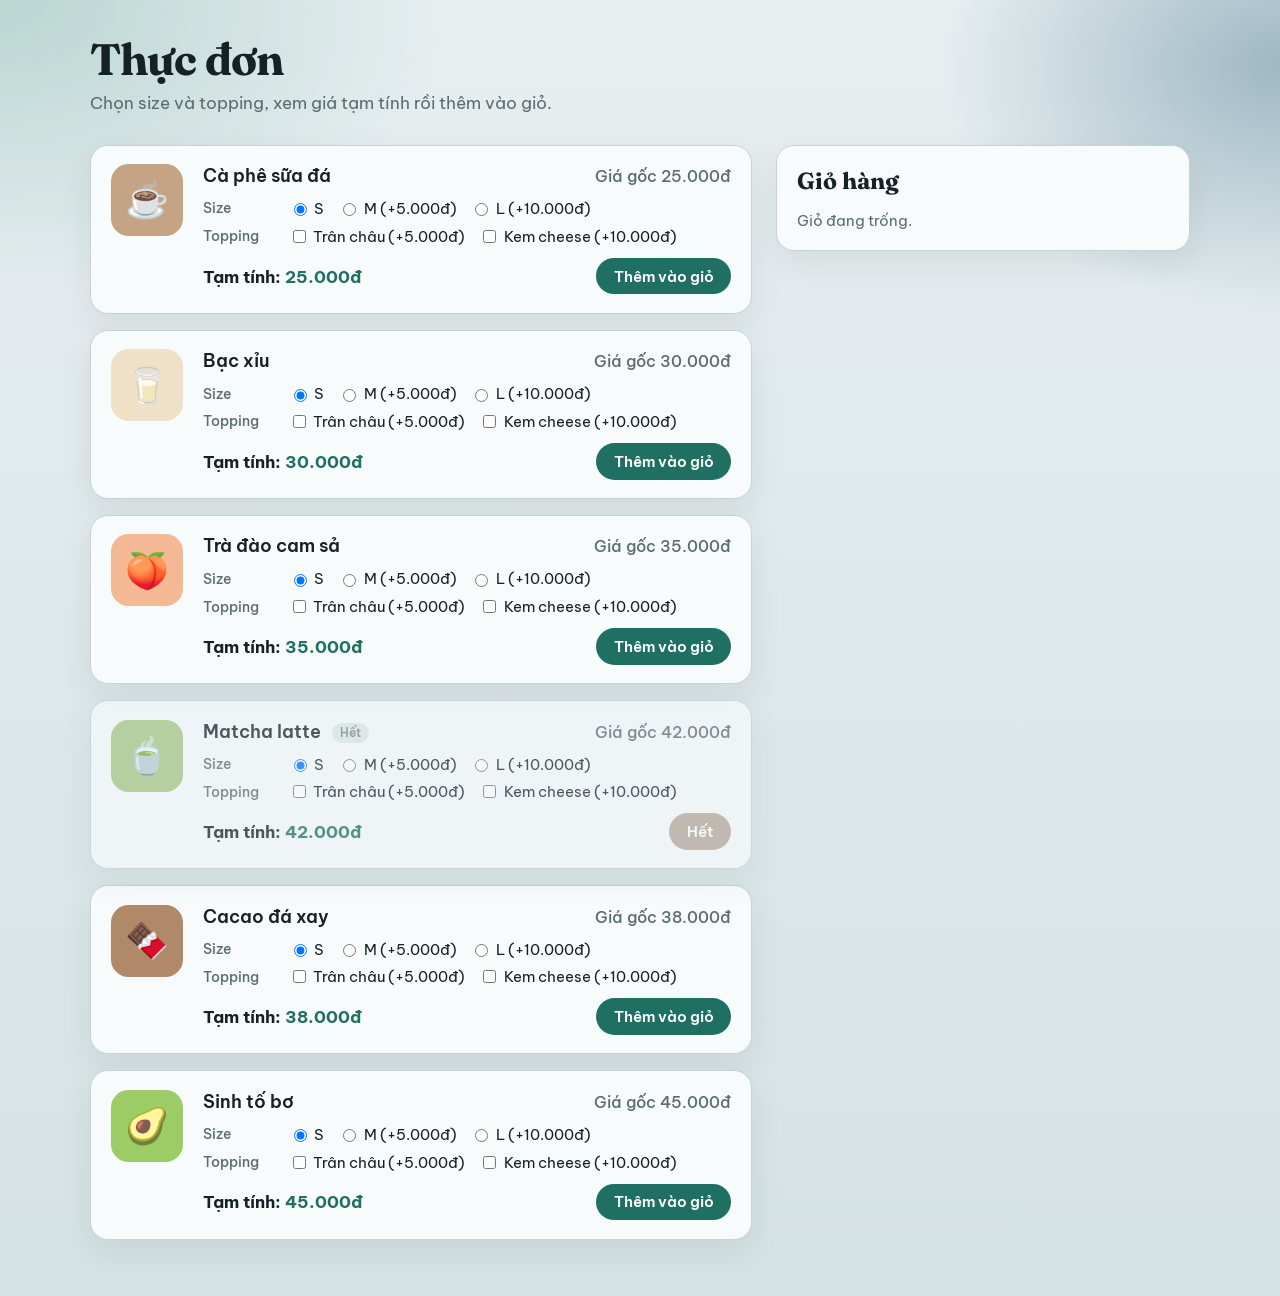
==== index.html @ c99f4fe7 "Add menu page with live pricing and a persistent cart. Co-authored-by: Cursor <cursoragent@cursor.co" ====
<!DOCTYPE html>
<html lang="vi">
<head>
  <meta charset="UTF-8" />
  <meta name="viewport" content="width=device-width, initial-scale=1" />
  <title>Thực đơn — Quán cà phê</title>
  <link rel="preconnect" href="https://fonts.googleapis.com" />
  <link rel="preconnect" href="https://fonts.gstatic.com" crossorigin />
  <link href="https://fonts.googleapis.com/css2?family=Be+Vietnam+Pro:wght@400;500;600;700&family=Fraunces:opsz,wght@9..144,600;9..144,700&display=swap" rel="stylesheet" />
  <style>
    :root {
      --bg: #e7eef0;
      --bg-deep: #d5e2e4;
      --ink: #152126;
      --muted: #5a6b71;
      --line: #c5d3d7;
      --panel: #f7fbfc;
      --accent: #1f6f63;
      --accent-hover: #17574e;
      --danger: #a13d45;
      --soldout: #7a868b;
      --shadow: 0 12px 32px rgba(21, 33, 38, 0.08);
      --radius: 18px;
      --font: "Be Vietnam Pro", sans-serif;
      --display: "Fraunces", Georgia, serif;
    }

    * {
      box-sizing: border-box;
    }

    body {
      margin: 0;
      min-height: 100vh;
      font-family: var(--font);
      color: var(--ink);
      background:
        radial-gradient(ellipse 70% 45% at 0% 0%, #b9d6d1 0%, transparent 50%),
        radial-gradient(ellipse 55% 40% at 100% 5%, #9eb8c4 0%, transparent 48%),
        linear-gradient(180deg, var(--bg) 0%, var(--bg-deep) 100%);
    }

    .wrap {
      width: min(1100px, calc(100% - 2rem));
      margin: 0 auto;
      padding: 2rem 0 3.5rem;
    }

    header {
      margin-bottom: 2rem;
    }

    header h1 {
      margin: 0 0 0.35rem;
      font-family: var(--display);
      font-size: clamp(2rem, 4vw, 2.75rem);
      font-weight: 700;
      letter-spacing: -0.02em;
    }

    header p {
      margin: 0;
      color: var(--muted);
      font-size: 1.05rem;
    }

    .layout {
      display: grid;
      gap: 1.5rem;
      grid-template-columns: 1.6fr 1fr;
      align-items: start;
    }

    @media (max-width: 860px) {
      .layout {
        grid-template-columns: 1fr;
      }
    }

    .menu {
      display: grid;
      gap: 1rem;
    }

    .item {
      display: grid;
      grid-template-columns: auto 1fr;
      gap: 1rem 1.25rem;
      padding: 1.15rem 1.25rem;
      background: var(--panel);
      border: 1px solid var(--line);
      border-radius: var(--radius);
      box-shadow: var(--shadow);
    }

    .item.is-soldout {
      opacity: 0.72;
    }

    .emoji {
      width: 4.5rem;
      height: 4.5rem;
      border-radius: 1.1rem;
      display: grid;
      place-items: center;
      font-size: 2.2rem;
      line-height: 1;
    }

    .item-body {
      display: grid;
      gap: 0.75rem;
    }

    .item-top {
      display: flex;
      flex-wrap: wrap;
      align-items: baseline;
      justify-content: space-between;
      gap: 0.5rem 1rem;
    }

    .item-top h2 {
      margin: 0;
      font-size: 1.15rem;
      font-weight: 600;
    }

    .base-price {
      color: var(--muted);
      font-weight: 500;
      white-space: nowrap;
    }

    .badge {
      display: inline-block;
      margin-left: 0.45rem;
      padding: 0.15rem 0.5rem;
      border-radius: 999px;
      background: #dde6e9;
      color: var(--soldout);
      font-size: 0.75rem;
      font-weight: 600;
      vertical-align: middle;
    }

    .options {
      display: grid;
      gap: 0.55rem;
    }

    .opt-row {
      display: flex;
      flex-wrap: wrap;
      gap: 0.45rem 0.85rem;
      align-items: center;
    }

    .opt-label {
      min-width: 4.5rem;
      color: var(--muted);
      font-size: 0.88rem;
      font-weight: 500;
    }

    .opt-row label {
      display: inline-flex;
      align-items: center;
      gap: 0.3rem;
      font-size: 0.92rem;
      cursor: pointer;
    }

    .item-foot {
      display: flex;
      flex-wrap: wrap;
      align-items: center;
      justify-content: space-between;
      gap: 0.75rem;
    }

    .live-price {
      font-weight: 700;
      font-size: 1.05rem;
    }

    .live-price span {
      color: var(--accent);
    }

    button {
      font-family: inherit;
      cursor: pointer;
      border: none;
    }

    .btn-add,
    .btn-remove {
      border-radius: 999px;
      padding: 0.55rem 1.1rem;
      font-weight: 600;
      font-size: 0.92rem;
      transition: background 0.15s ease, transform 0.15s ease;
    }

    .btn-add {
      background: var(--accent);
      color: #fff;
    }

    .btn-add:hover:not(:disabled) {
      background: var(--accent-hover);
      transform: translateY(-1px);
    }

    .btn-add:disabled {
      background: #b7a99c;
      cursor: not-allowed;
    }

    .btn-remove {
      background: transparent;
      color: var(--danger);
      border: 1px solid #e4c4bd;
      padding: 0.35rem 0.8rem;
    }

    .btn-remove:hover {
      background: #f8ece9;
    }

    .cart {
      position: sticky;
      top: 1rem;
      padding: 1.25rem;
      background: var(--panel);
      border: 1px solid var(--line);
      border-radius: var(--radius);
      box-shadow: var(--shadow);
    }

    .cart h2 {
      margin: 0 0 1rem;
      font-family: var(--display);
      font-size: 1.45rem;
    }

    .cart-empty {
      color: var(--muted);
      margin: 0;
      font-size: 0.95rem;
    }

    .cart-list {
      list-style: none;
      margin: 0;
      padding: 0;
      display: grid;
      gap: 0.85rem;
    }

    .cart-line {
      display: grid;
      gap: 0.35rem;
      padding-bottom: 0.85rem;
      border-bottom: 1px solid var(--line);
    }

    .cart-line:last-child {
      border-bottom: none;
      padding-bottom: 0;
    }

    .cart-line-main {
      display: flex;
      justify-content: space-between;
      gap: 0.75rem;
      align-items: start;
    }

    .cart-line-title {
      font-weight: 600;
      margin: 0;
    }

    .cart-line-meta {
      margin: 0.15rem 0 0;
      color: var(--muted);
      font-size: 0.85rem;
    }

    .cart-line-price {
      font-weight: 600;
      white-space: nowrap;
    }

    .cart-total {
      margin-top: 1.15rem;
      padding-top: 1rem;
      border-top: 1px solid var(--line);
      display: flex;
      justify-content: space-between;
      align-items: baseline;
      font-size: 1.1rem;
      font-weight: 700;
    }

    .cart-total strong {
      color: var(--accent);
      font-size: 1.25rem;
    }
  </style>
</head>
<body>
  <div class="wrap">
    <header>
      <h1>Thực đơn</h1>
      <p>Chọn size và topping, xem giá tạm tính rồi thêm vào giỏ.</p>
    </header>

    <div class="layout">
      <section class="menu" id="menu" aria-label="Danh sách món"></section>
      <aside class="cart" aria-label="Giỏ hàng">
        <h2>Giỏ hàng</h2>
        <div id="cart-content"></div>
      </aside>
    </div>
  </div>

  <script>
    const SIZE_EXTRA = { S: 0, M: 5000, L: 10000 };
    const TOPPING_EXTRA = {
      "trân châu": 5000,
      "kem cheese": 10000,
    };

    const MENU = [
      {
        id: "cafe-sua",
        name: "Cà phê sữa đá",
        basePrice: 25000,
        emoji: "☕",
        color: "#c4a484",
        available: true,
      },
      {
        id: "bac-xiu",
        name: "Bạc xỉu",
        basePrice: 30000,
        emoji: "🥛",
        color: "#f0e0c8",
        available: true,
      },
      {
        id: "tra-dao",
        name: "Trà đào cam sả",
        basePrice: 35000,
        emoji: "🍑",
        color: "#f5b895",
        available: true,
      },
      {
        id: "matcha",
        name: "Matcha latte",
        basePrice: 42000,
        emoji: "🍵",
        color: "#a8c686",
        available: false,
      },
      {
        id: "cacao",
        name: "Cacao đá xay",
        basePrice: 38000,
        emoji: "🍫",
        color: "#b08968",
        available: true,
      },
      {
        id: "sinh-to-bo",
        name: "Sinh tố bơ",
        basePrice: 45000,
        emoji: "🥑",
        color: "#9ccc65",
        available: true,
      },
    ];

    const CART_KEY = "coffee-cart";

    function formatVnd(amount) {
      return amount.toLocaleString("vi-VN") + "đ";
    }

    function calcPrice(basePrice, size, toppings) {
      const toppingSum = toppings.reduce(
        (sum, name) => sum + (TOPPING_EXTRA[name] || 0),
        0
      );
      return basePrice + (SIZE_EXTRA[size] || 0) + toppingSum;
    }

    function loadCart() {
      try {
        const raw = localStorage.getItem(CART_KEY);
        if (!raw) return [];
        const parsed = JSON.parse(raw);
        return Array.isArray(parsed) ? parsed : [];
      } catch {
        return [];
      }
    }

    function saveCart(cart) {
      localStorage.setItem(CART_KEY, JSON.stringify(cart));
    }

    let cart = loadCart();

    function getItemState(itemId) {
      const root = document.querySelector(`[data-item-id="${itemId}"]`);
      const size = root.querySelector('input[name="size-' + itemId + '"]:checked').value;
      const toppings = [...root.querySelectorAll('input[name="topping-' + itemId + '"]:checked')].map(
        (el) => el.value
      );
      return { size, toppings };
    }

    function updateLivePrice(item) {
      const { size, toppings } = getItemState(item.id);
      const price = calcPrice(item.basePrice, size, toppings);
      const el = document.getElementById("live-" + item.id);
      el.textContent = formatVnd(price);
    }

    function renderMenu() {
      const menuEl = document.getElementById("menu");
      menuEl.innerHTML = MENU.map((item) => {
        const sold = !item.available;
        return `
          <article class="item${sold ? " is-soldout" : ""}" data-item-id="${item.id}">
            <div class="emoji" style="background:${item.color}" aria-hidden="true">${item.emoji}</div>
            <div class="item-body">
              <div class="item-top">
                <h2>
                  ${item.name}
                  ${sold ? '<span class="badge">Hết</span>' : ""}
                </h2>
                <div class="base-price">Giá gốc ${formatVnd(item.basePrice)}</div>
              </div>
              <div class="options">
                <div class="opt-row">
                  <span class="opt-label">Size</span>
                  <label><input type="radio" name="size-${item.id}" value="S" checked /> S</label>
                  <label><input type="radio" name="size-${item.id}" value="M" /> M (+5.000đ)</label>
                  <label><input type="radio" name="size-${item.id}" value="L" /> L (+10.000đ)</label>
                </div>
                <div class="opt-row">
                  <span class="opt-label">Topping</span>
                  <label><input type="checkbox" name="topping-${item.id}" value="trân châu" /> Trân châu (+5.000đ)</label>
                  <label><input type="checkbox" name="topping-${item.id}" value="kem cheese" /> Kem cheese (+10.000đ)</label>
                </div>
              </div>
              <div class="item-foot">
                <div class="live-price">Tạm tính: <span id="live-${item.id}">${formatVnd(item.basePrice)}</span></div>
                <button
                  type="button"
                  class="btn-add"
                  data-add="${item.id}"
                  ${sold ? "disabled" : ""}
                >${sold ? "Hết" : "Thêm vào giỏ"}</button>
              </div>
            </div>
          </article>
        `;
      }).join("");

      MENU.forEach((item) => {
        const root = document.querySelector(`[data-item-id="${item.id}"]`);
        root.querySelectorAll("input").forEach((input) => {
          input.addEventListener("change", () => updateLivePrice(item));
        });
      });

      menuEl.querySelectorAll("[data-add]").forEach((btn) => {
        btn.addEventListener("click", () => {
          const item = MENU.find((m) => m.id === btn.dataset.add);
          if (!item || !item.available) return;
          const { size, toppings } = getItemState(item.id);
          const price = calcPrice(item.basePrice, size, toppings);
          cart.push({
            lineId: Date.now().toString(36) + Math.random().toString(36).slice(2, 7),
            itemId: item.id,
            name: item.name,
            emoji: item.emoji,
            size,
            toppings: [...toppings],
            price,
          });
          saveCart(cart);
          renderCart();
        });
      });
    }

    function cartTotal() {
      return cart.reduce((sum, line) => sum + line.price, 0);
    }

    function renderCart() {
      const el = document.getElementById("cart-content");
      if (!cart.length) {
        el.innerHTML = '<p class="cart-empty">Giỏ đang trống.</p>';
        return;
      }

      el.innerHTML = `
        <ul class="cart-list">
          ${cart
            .map((line) => {
              const toppingText = line.toppings.length
                ? line.toppings.join(", ")
                : "không topping";
              return `
                <li class="cart-line">
                  <div class="cart-line-main">
                    <div>
                      <p class="cart-line-title">${line.emoji} ${line.name}</p>
                      <p class="cart-line-meta">Size ${line.size} · ${toppingText}</p>
                    </div>
                    <div class="cart-line-price">${formatVnd(line.price)}</div>
                  </div>
                  <button type="button" class="btn-remove" data-remove="${line.lineId}">Bỏ</button>
                </li>
              `;
            })
            .join("")}
        </ul>
        <div class="cart-total">
          <span>Tổng tiền</span>
          <strong>${formatVnd(cartTotal())}</strong>
        </div>
      `;

      el.querySelectorAll("[data-remove]").forEach((btn) => {
        btn.addEventListener("click", () => {
          cart = cart.filter((line) => line.lineId !== btn.dataset.remove);
          saveCart(cart);
          renderCart();
        });
      });
    }

    renderMenu();
    renderCart();
  </script>
</body>
</html>
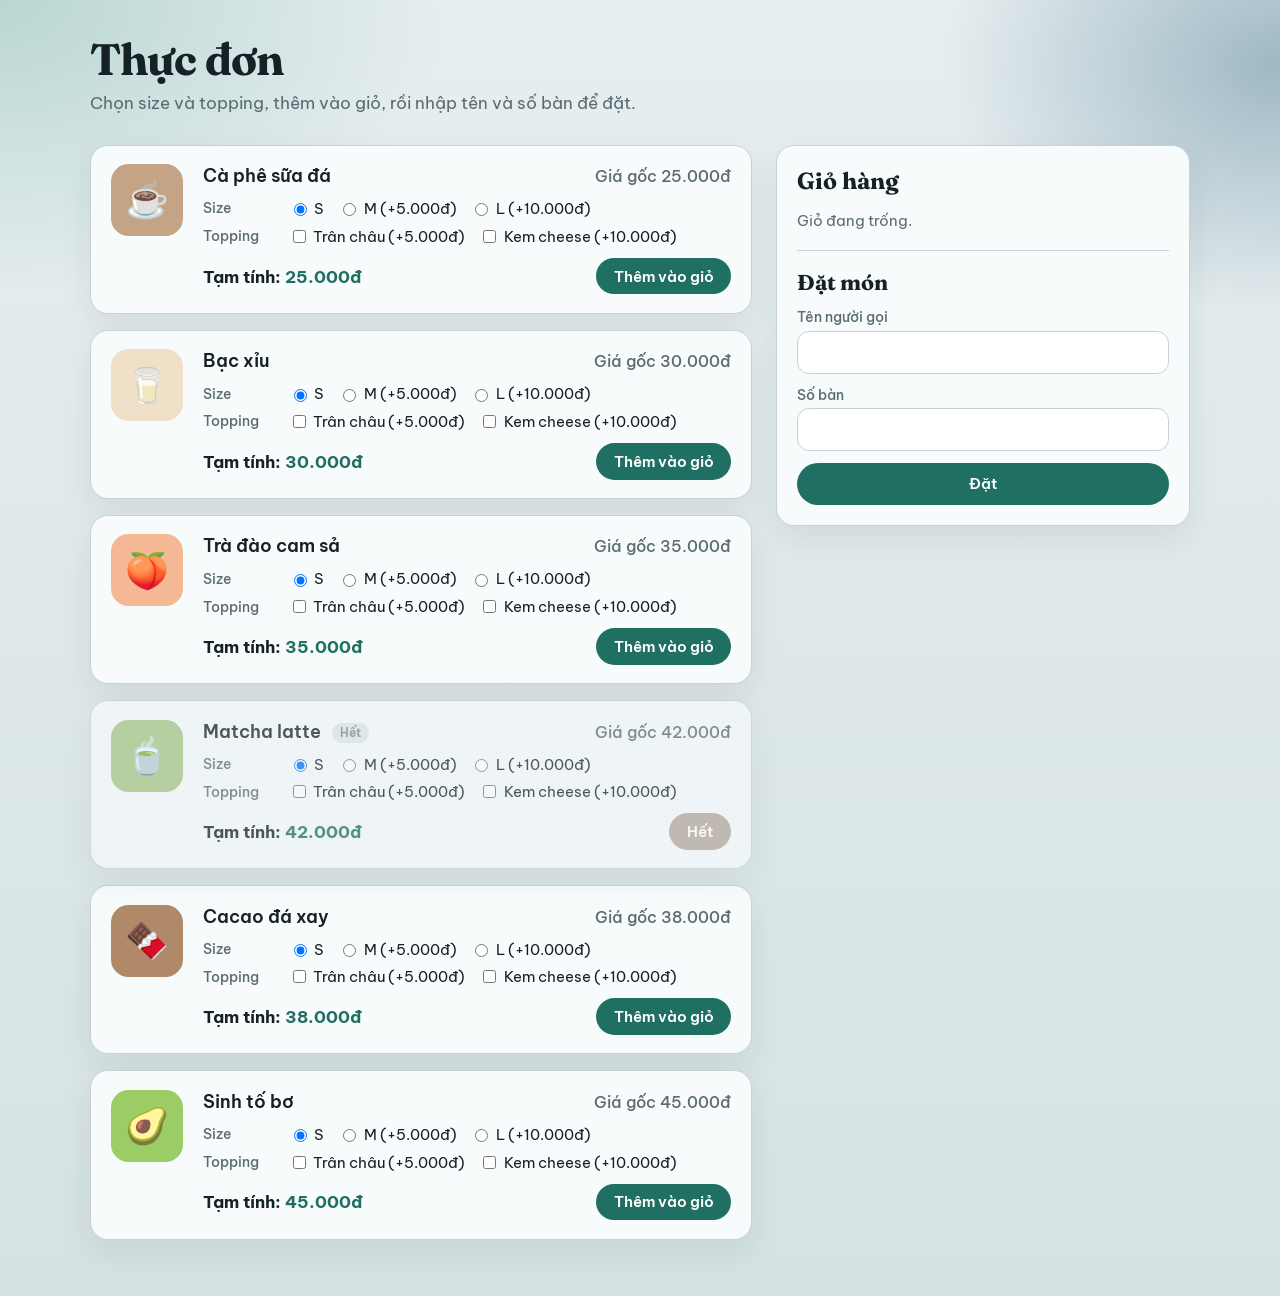
==== commit 05900a6b: "Add order placement functionality and order status page - Updated index.html to include an order for" ====
--- a/index.html
+++ b/index.html
@@ -7,315 +7,13 @@
   <link rel="preconnect" href="https://fonts.googleapis.com" />
   <link rel="preconnect" href="https://fonts.gstatic.com" crossorigin />
   <link href="https://fonts.googleapis.com/css2?family=Be+Vietnam+Pro:wght@400;500;600;700&family=Fraunces:opsz,wght@9..144,600;9..144,700&display=swap" rel="stylesheet" />
-  <style>
-    :root {
-      --bg: #e7eef0;
-      --bg-deep: #d5e2e4;
-      --ink: #152126;
-      --muted: #5a6b71;
-      --line: #c5d3d7;
-      --panel: #f7fbfc;
-      --accent: #1f6f63;
-      --accent-hover: #17574e;
-      --danger: #a13d45;
-      --soldout: #7a868b;
-      --shadow: 0 12px 32px rgba(21, 33, 38, 0.08);
-      --radius: 18px;
-      --font: "Be Vietnam Pro", sans-serif;
-      --display: "Fraunces", Georgia, serif;
-    }
-
-    * {
-      box-sizing: border-box;
-    }
-
-    body {
-      margin: 0;
-      min-height: 100vh;
-      font-family: var(--font);
-      color: var(--ink);
-      background:
-        radial-gradient(ellipse 70% 45% at 0% 0%, #b9d6d1 0%, transparent 50%),
-        radial-gradient(ellipse 55% 40% at 100% 5%, #9eb8c4 0%, transparent 48%),
-        linear-gradient(180deg, var(--bg) 0%, var(--bg-deep) 100%);
-    }
-
-    .wrap {
-      width: min(1100px, calc(100% - 2rem));
-      margin: 0 auto;
-      padding: 2rem 0 3.5rem;
-    }
-
-    header {
-      margin-bottom: 2rem;
-    }
-
-    header h1 {
-      margin: 0 0 0.35rem;
-      font-family: var(--display);
-      font-size: clamp(2rem, 4vw, 2.75rem);
-      font-weight: 700;
-      letter-spacing: -0.02em;
-    }
-
-    header p {
-      margin: 0;
-      color: var(--muted);
-      font-size: 1.05rem;
-    }
-
-    .layout {
-      display: grid;
-      gap: 1.5rem;
-      grid-template-columns: 1.6fr 1fr;
-      align-items: start;
-    }
-
-    @media (max-width: 860px) {
-      .layout {
-        grid-template-columns: 1fr;
-      }
-    }
-
-    .menu {
-      display: grid;
-      gap: 1rem;
-    }
-
-    .item {
-      display: grid;
-      grid-template-columns: auto 1fr;
-      gap: 1rem 1.25rem;
-      padding: 1.15rem 1.25rem;
-      background: var(--panel);
-      border: 1px solid var(--line);
-      border-radius: var(--radius);
-      box-shadow: var(--shadow);
-    }
-
-    .item.is-soldout {
-      opacity: 0.72;
-    }
-
-    .emoji {
-      width: 4.5rem;
-      height: 4.5rem;
-      border-radius: 1.1rem;
-      display: grid;
-      place-items: center;
-      font-size: 2.2rem;
-      line-height: 1;
-    }
-
-    .item-body {
-      display: grid;
-      gap: 0.75rem;
-    }
-
-    .item-top {
-      display: flex;
-      flex-wrap: wrap;
-      align-items: baseline;
-      justify-content: space-between;
-      gap: 0.5rem 1rem;
-    }
-
-    .item-top h2 {
-      margin: 0;
-      font-size: 1.15rem;
-      font-weight: 600;
-    }
-
-    .base-price {
-      color: var(--muted);
-      font-weight: 500;
-      white-space: nowrap;
-    }
-
-    .badge {
-      display: inline-block;
-      margin-left: 0.45rem;
-      padding: 0.15rem 0.5rem;
-      border-radius: 999px;
-      background: #dde6e9;
-      color: var(--soldout);
-      font-size: 0.75rem;
-      font-weight: 600;
-      vertical-align: middle;
-    }
-
-    .options {
-      display: grid;
-      gap: 0.55rem;
-    }
-
-    .opt-row {
-      display: flex;
-      flex-wrap: wrap;
-      gap: 0.45rem 0.85rem;
-      align-items: center;
-    }
-
-    .opt-label {
-      min-width: 4.5rem;
-      color: var(--muted);
-      font-size: 0.88rem;
-      font-weight: 500;
-    }
-
-    .opt-row label {
-      display: inline-flex;
-      align-items: center;
-      gap: 0.3rem;
-      font-size: 0.92rem;
-      cursor: pointer;
-    }
-
-    .item-foot {
-      display: flex;
-      flex-wrap: wrap;
-      align-items: center;
-      justify-content: space-between;
-      gap: 0.75rem;
-    }
-
-    .live-price {
-      font-weight: 700;
-      font-size: 1.05rem;
-    }
-
-    .live-price span {
-      color: var(--accent);
-    }
-
-    button {
-      font-family: inherit;
-      cursor: pointer;
-      border: none;
-    }
-
-    .btn-add,
-    .btn-remove {
-      border-radius: 999px;
-      padding: 0.55rem 1.1rem;
-      font-weight: 600;
-      font-size: 0.92rem;
-      transition: background 0.15s ease, transform 0.15s ease;
-    }
-
-    .btn-add {
-      background: var(--accent);
-      color: #fff;
-    }
-
-    .btn-add:hover:not(:disabled) {
-      background: var(--accent-hover);
-      transform: translateY(-1px);
-    }
-
-    .btn-add:disabled {
-      background: #b7a99c;
-      cursor: not-allowed;
-    }
-
-    .btn-remove {
-      background: transparent;
-      color: var(--danger);
-      border: 1px solid #e4c4bd;
-      padding: 0.35rem 0.8rem;
-    }
-
-    .btn-remove:hover {
-      background: #f8ece9;
-    }
-
-    .cart {
-      position: sticky;
-      top: 1rem;
-      padding: 1.25rem;
-      background: var(--panel);
-      border: 1px solid var(--line);
-      border-radius: var(--radius);
-      box-shadow: var(--shadow);
-    }
-
-    .cart h2 {
-      margin: 0 0 1rem;
-      font-family: var(--display);
-      font-size: 1.45rem;
-    }
-
-    .cart-empty {
-      color: var(--muted);
-      margin: 0;
-      font-size: 0.95rem;
-    }
-
-    .cart-list {
-      list-style: none;
-      margin: 0;
-      padding: 0;
-      display: grid;
-      gap: 0.85rem;
-    }
-
-    .cart-line {
-      display: grid;
-      gap: 0.35rem;
-      padding-bottom: 0.85rem;
-      border-bottom: 1px solid var(--line);
-    }
-
-    .cart-line:last-child {
-      border-bottom: none;
-      padding-bottom: 0;
-    }
-
-    .cart-line-main {
-      display: flex;
-      justify-content: space-between;
-      gap: 0.75rem;
-      align-items: start;
-    }
-
-    .cart-line-title {
-      font-weight: 600;
-      margin: 0;
-    }
-
-    .cart-line-meta {
-      margin: 0.15rem 0 0;
-      color: var(--muted);
-      font-size: 0.85rem;
-    }
-
-    .cart-line-price {
-      font-weight: 600;
-      white-space: nowrap;
-    }
-
-    .cart-total {
-      margin-top: 1.15rem;
-      padding-top: 1rem;
-      border-top: 1px solid var(--line);
-      display: flex;
-      justify-content: space-between;
-      align-items: baseline;
-      font-size: 1.1rem;
-      font-weight: 700;
-    }
-
-    .cart-total strong {
-      color: var(--accent);
-      font-size: 1.25rem;
-    }
-  </style>
+  <link rel="stylesheet" href="css/styles.css" />
 </head>
 <body>
   <div class="wrap">
     <header>
       <h1>Thực đơn</h1>
-      <p>Chọn size và topping, xem giá tạm tính rồi thêm vào giỏ.</p>
+      <p>Chọn size và topping, thêm vào giỏ, rồi nhập tên và số bàn để đặt.</p>
     </header>
 
     <div class="layout">
@@ -323,235 +21,23 @@
       <aside class="cart" aria-label="Giỏ hàng">
         <h2>Giỏ hàng</h2>
         <div id="cart-content"></div>
+        <form id="order-form" class="order-form">
+          <h2>Đặt món</h2>
+          <label class="field">
+            Tên người gọi
+            <input id="customer-name" name="customerName" type="text" autocomplete="name" />
+          </label>
+          <label class="field">
+            Số bàn
+            <input id="table-number" name="tableNumber" type="text" inputmode="numeric" autocomplete="off" />
+          </label>
+          <p id="order-error" class="order-error" hidden></p>
+          <button type="submit" class="btn-order">Đặt</button>
+        </form>
       </aside>
     </div>
   </div>
 
-  <script>
-    const SIZE_EXTRA = { S: 0, M: 5000, L: 10000 };
-    const TOPPING_EXTRA = {
-      "trân châu": 5000,
-      "kem cheese": 10000,
-    };
-
-    const MENU = [
-      {
-        id: "cafe-sua",
-        name: "Cà phê sữa đá",
-        basePrice: 25000,
-        emoji: "☕",
-        color: "#c4a484",
-        available: true,
-      },
-      {
-        id: "bac-xiu",
-        name: "Bạc xỉu",
-        basePrice: 30000,
-        emoji: "🥛",
-        color: "#f0e0c8",
-        available: true,
-      },
-      {
-        id: "tra-dao",
-        name: "Trà đào cam sả",
-        basePrice: 35000,
-        emoji: "🍑",
-        color: "#f5b895",
-        available: true,
-      },
-      {
-        id: "matcha",
-        name: "Matcha latte",
-        basePrice: 42000,
-        emoji: "🍵",
-        color: "#a8c686",
-        available: false,
-      },
-      {
-        id: "cacao",
-        name: "Cacao đá xay",
-        basePrice: 38000,
-        emoji: "🍫",
-        color: "#b08968",
-        available: true,
-      },
-      {
-        id: "sinh-to-bo",
-        name: "Sinh tố bơ",
-        basePrice: 45000,
-        emoji: "🥑",
-        color: "#9ccc65",
-        available: true,
-      },
-    ];
-
-    const CART_KEY = "coffee-cart";
-
-    function formatVnd(amount) {
-      return amount.toLocaleString("vi-VN") + "đ";
-    }
-
-    function calcPrice(basePrice, size, toppings) {
-      const toppingSum = toppings.reduce(
-        (sum, name) => sum + (TOPPING_EXTRA[name] || 0),
-        0
-      );
-      return basePrice + (SIZE_EXTRA[size] || 0) + toppingSum;
-    }
-
-    function loadCart() {
-      try {
-        const raw = localStorage.getItem(CART_KEY);
-        if (!raw) return [];
-        const parsed = JSON.parse(raw);
-        return Array.isArray(parsed) ? parsed : [];
-      } catch {
-        return [];
-      }
-    }
-
-    function saveCart(cart) {
-      localStorage.setItem(CART_KEY, JSON.stringify(cart));
-    }
-
-    let cart = loadCart();
-
-    function getItemState(itemId) {
-      const root = document.querySelector(`[data-item-id="${itemId}"]`);
-      const size = root.querySelector('input[name="size-' + itemId + '"]:checked').value;
-      const toppings = [...root.querySelectorAll('input[name="topping-' + itemId + '"]:checked')].map(
-        (el) => el.value
-      );
-      return { size, toppings };
-    }
-
-    function updateLivePrice(item) {
-      const { size, toppings } = getItemState(item.id);
-      const price = calcPrice(item.basePrice, size, toppings);
-      const el = document.getElementById("live-" + item.id);
-      el.textContent = formatVnd(price);
-    }
-
-    function renderMenu() {
-      const menuEl = document.getElementById("menu");
-      menuEl.innerHTML = MENU.map((item) => {
-        const sold = !item.available;
-        return `
-          <article class="item${sold ? " is-soldout" : ""}" data-item-id="${item.id}">
-            <div class="emoji" style="background:${item.color}" aria-hidden="true">${item.emoji}</div>
-            <div class="item-body">
-              <div class="item-top">
-                <h2>
-                  ${item.name}
-                  ${sold ? '<span class="badge">Hết</span>' : ""}
-                </h2>
-                <div class="base-price">Giá gốc ${formatVnd(item.basePrice)}</div>
-              </div>
-              <div class="options">
-                <div class="opt-row">
-                  <span class="opt-label">Size</span>
-                  <label><input type="radio" name="size-${item.id}" value="S" checked /> S</label>
-                  <label><input type="radio" name="size-${item.id}" value="M" /> M (+5.000đ)</label>
-                  <label><input type="radio" name="size-${item.id}" value="L" /> L (+10.000đ)</label>
-                </div>
-                <div class="opt-row">
-                  <span class="opt-label">Topping</span>
-                  <label><input type="checkbox" name="topping-${item.id}" value="trân châu" /> Trân châu (+5.000đ)</label>
-                  <label><input type="checkbox" name="topping-${item.id}" value="kem cheese" /> Kem cheese (+10.000đ)</label>
-                </div>
-              </div>
-              <div class="item-foot">
-                <div class="live-price">Tạm tính: <span id="live-${item.id}">${formatVnd(item.basePrice)}</span></div>
-                <button
-                  type="button"
-                  class="btn-add"
-                  data-add="${item.id}"
-                  ${sold ? "disabled" : ""}
-                >${sold ? "Hết" : "Thêm vào giỏ"}</button>
-              </div>
-            </div>
-          </article>
-        `;
-      }).join("");
-
-      MENU.forEach((item) => {
-        const root = document.querySelector(`[data-item-id="${item.id}"]`);
-        root.querySelectorAll("input").forEach((input) => {
-          input.addEventListener("change", () => updateLivePrice(item));
-        });
-      });
-
-      menuEl.querySelectorAll("[data-add]").forEach((btn) => {
-        btn.addEventListener("click", () => {
-          const item = MENU.find((m) => m.id === btn.dataset.add);
-          if (!item || !item.available) return;
-          const { size, toppings } = getItemState(item.id);
-          const price = calcPrice(item.basePrice, size, toppings);
-          cart.push({
-            lineId: Date.now().toString(36) + Math.random().toString(36).slice(2, 7),
-            itemId: item.id,
-            name: item.name,
-            emoji: item.emoji,
-            size,
-            toppings: [...toppings],
-            price,
-          });
-          saveCart(cart);
-          renderCart();
-        });
-      });
-    }
-
-    function cartTotal() {
-      return cart.reduce((sum, line) => sum + line.price, 0);
-    }
-
-    function renderCart() {
-      const el = document.getElementById("cart-content");
-      if (!cart.length) {
-        el.innerHTML = '<p class="cart-empty">Giỏ đang trống.</p>';
-        return;
-      }
-
-      el.innerHTML = `
-        <ul class="cart-list">
-          ${cart
-            .map((line) => {
-              const toppingText = line.toppings.length
-                ? line.toppings.join(", ")
-                : "không topping";
-              return `
-                <li class="cart-line">
-                  <div class="cart-line-main">
-                    <div>
-                      <p class="cart-line-title">${line.emoji} ${line.name}</p>
-                      <p class="cart-line-meta">Size ${line.size} · ${toppingText}</p>
-                    </div>
-                    <div class="cart-line-price">${formatVnd(line.price)}</div>
-                  </div>
-                  <button type="button" class="btn-remove" data-remove="${line.lineId}">Bỏ</button>
-                </li>
-              `;
-            })
-            .join("")}
-        </ul>
-        <div class="cart-total">
-          <span>Tổng tiền</span>
-          <strong>${formatVnd(cartTotal())}</strong>
-        </div>
-      `;
-
-      el.querySelectorAll("[data-remove]").forEach((btn) => {
-        btn.addEventListener("click", () => {
-          cart = cart.filter((line) => line.lineId !== btn.dataset.remove);
-          saveCart(cart);
-          renderCart();
-        });
-      });
-    }
-
-    renderMenu();
-    renderCart();
-  </script>
+  <script src="js/menu.js"></script>
 </body>
 </html>
--- a/css/styles.css
+++ b/css/styles.css
@@ -0,0 +1,400 @@
+:root {
+  --bg: #e7eef0;
+  --bg-deep: #d5e2e4;
+  --ink: #152126;
+  --muted: #5a6b71;
+  --line: #c5d3d7;
+  --panel: #f7fbfc;
+  --accent: #1f6f63;
+  --accent-hover: #17574e;
+  --danger: #a13d45;
+  --soldout: #7a868b;
+  --shadow: 0 12px 32px rgba(21, 33, 38, 0.08);
+  --radius: 18px;
+  --font: "Be Vietnam Pro", sans-serif;
+  --display: "Fraunces", Georgia, serif;
+}
+
+* {
+  box-sizing: border-box;
+}
+
+body {
+  margin: 0;
+  min-height: 100vh;
+  font-family: var(--font);
+  color: var(--ink);
+  background:
+    radial-gradient(ellipse 70% 45% at 0% 0%, #b9d6d1 0%, transparent 50%),
+    radial-gradient(ellipse 55% 40% at 100% 5%, #9eb8c4 0%, transparent 48%),
+    linear-gradient(180deg, var(--bg) 0%, var(--bg-deep) 100%);
+}
+
+.wrap {
+  width: min(1100px, calc(100% - 2rem));
+  margin: 0 auto;
+  padding: 2rem 0 3.5rem;
+}
+
+header {
+  margin-bottom: 2rem;
+}
+
+header h1 {
+  margin: 0 0 0.35rem;
+  font-family: var(--display);
+  font-size: clamp(2rem, 4vw, 2.75rem);
+  font-weight: 700;
+  letter-spacing: -0.02em;
+}
+
+header p {
+  margin: 0;
+  color: var(--muted);
+  font-size: 1.05rem;
+}
+
+.layout {
+  display: grid;
+  gap: 1.5rem;
+  grid-template-columns: 1.6fr 1fr;
+  align-items: start;
+}
+
+@media (max-width: 860px) {
+  .layout {
+    grid-template-columns: 1fr;
+  }
+}
+
+.menu {
+  display: grid;
+  gap: 1rem;
+}
+
+.item {
+  display: grid;
+  grid-template-columns: auto 1fr;
+  gap: 1rem 1.25rem;
+  padding: 1.15rem 1.25rem;
+  background: var(--panel);
+  border: 1px solid var(--line);
+  border-radius: var(--radius);
+  box-shadow: var(--shadow);
+}
+
+.item.is-soldout {
+  opacity: 0.72;
+}
+
+.emoji {
+  width: 4.5rem;
+  height: 4.5rem;
+  border-radius: 1.1rem;
+  display: grid;
+  place-items: center;
+  font-size: 2.2rem;
+  line-height: 1;
+}
+
+.item-body {
+  display: grid;
+  gap: 0.75rem;
+}
+
+.item-top {
+  display: flex;
+  flex-wrap: wrap;
+  align-items: baseline;
+  justify-content: space-between;
+  gap: 0.5rem 1rem;
+}
+
+.item-top h2 {
+  margin: 0;
+  font-size: 1.15rem;
+  font-weight: 600;
+}
+
+.base-price {
+  color: var(--muted);
+  font-weight: 500;
+  white-space: nowrap;
+}
+
+.badge {
+  display: inline-block;
+  margin-left: 0.45rem;
+  padding: 0.15rem 0.5rem;
+  border-radius: 999px;
+  background: #dde6e9;
+  color: var(--soldout);
+  font-size: 0.75rem;
+  font-weight: 600;
+  vertical-align: middle;
+}
+
+.options {
+  display: grid;
+  gap: 0.55rem;
+}
+
+.opt-row {
+  display: flex;
+  flex-wrap: wrap;
+  gap: 0.45rem 0.85rem;
+  align-items: center;
+}
+
+.opt-label {
+  min-width: 4.5rem;
+  color: var(--muted);
+  font-size: 0.88rem;
+  font-weight: 500;
+}
+
+.opt-row label {
+  display: inline-flex;
+  align-items: center;
+  gap: 0.3rem;
+  font-size: 0.92rem;
+  cursor: pointer;
+}
+
+.item-foot {
+  display: flex;
+  flex-wrap: wrap;
+  align-items: center;
+  justify-content: space-between;
+  gap: 0.75rem;
+}
+
+.live-price {
+  font-weight: 700;
+  font-size: 1.05rem;
+}
+
+.live-price span {
+  color: var(--accent);
+}
+
+button {
+  font-family: inherit;
+  cursor: pointer;
+  border: none;
+}
+
+.btn-add,
+.btn-remove {
+  border-radius: 999px;
+  padding: 0.55rem 1.1rem;
+  font-weight: 600;
+  font-size: 0.92rem;
+  transition: background 0.15s ease, transform 0.15s ease;
+}
+
+.btn-add {
+  background: var(--accent);
+  color: #fff;
+}
+
+.btn-add:hover:not(:disabled) {
+  background: var(--accent-hover);
+  transform: translateY(-1px);
+}
+
+.btn-add:disabled {
+  background: #b7a99c;
+  cursor: not-allowed;
+}
+
+.btn-remove {
+  background: transparent;
+  color: var(--danger);
+  border: 1px solid #e4c4bd;
+  padding: 0.35rem 0.8rem;
+}
+
+.btn-remove:hover {
+  background: #f8ece9;
+}
+
+.cart {
+  position: sticky;
+  top: 1rem;
+  padding: 1.25rem;
+  background: var(--panel);
+  border: 1px solid var(--line);
+  border-radius: var(--radius);
+  box-shadow: var(--shadow);
+}
+
+.cart h2 {
+  margin: 0 0 1rem;
+  font-family: var(--display);
+  font-size: 1.45rem;
+}
+
+.cart-empty {
+  color: var(--muted);
+  margin: 0;
+  font-size: 0.95rem;
+}
+
+.cart-list {
+  list-style: none;
+  margin: 0;
+  padding: 0;
+  display: grid;
+  gap: 0.85rem;
+}
+
+.cart-line {
+  display: grid;
+  gap: 0.35rem;
+  padding-bottom: 0.85rem;
+  border-bottom: 1px solid var(--line);
+}
+
+.cart-line:last-child {
+  border-bottom: none;
+  padding-bottom: 0;
+}
+
+.cart-line-main {
+  display: flex;
+  justify-content: space-between;
+  gap: 0.75rem;
+  align-items: start;
+}
+
+.cart-line-title {
+  font-weight: 600;
+  margin: 0;
+}
+
+.cart-line-meta {
+  margin: 0.15rem 0 0;
+  color: var(--muted);
+  font-size: 0.85rem;
+}
+
+.cart-line-price {
+  font-weight: 600;
+  white-space: nowrap;
+}
+
+.cart-total {
+  margin-top: 1.15rem;
+  padding-top: 1rem;
+  border-top: 1px solid var(--line);
+  display: flex;
+  justify-content: space-between;
+  align-items: baseline;
+  font-size: 1.1rem;
+  font-weight: 700;
+}
+
+.cart-total strong {
+  color: var(--accent);
+  font-size: 1.25rem;
+}
+
+.order-form {
+  margin-top: 1.25rem;
+  padding-top: 1.15rem;
+  border-top: 1px solid var(--line);
+  display: grid;
+  gap: 0.75rem;
+}
+
+.order-form h2 {
+  margin: 0;
+  font-family: var(--display);
+  font-size: 1.35rem;
+}
+
+.field {
+  display: grid;
+  gap: 0.3rem;
+  color: var(--muted);
+  font-size: 0.88rem;
+  font-weight: 500;
+}
+
+.field input {
+  font: inherit;
+  font-size: 1rem;
+  color: var(--ink);
+  padding: 0.65rem 0.75rem;
+  border: 1px solid var(--line);
+  border-radius: 12px;
+  background: #fff;
+}
+
+.field input:focus {
+  outline: 2px solid var(--accent);
+  border-color: var(--accent);
+}
+
+.order-error {
+  margin: 0;
+  color: var(--danger);
+  font-size: 0.88rem;
+  font-weight: 600;
+}
+
+.btn-order {
+  border-radius: 999px;
+  padding: 0.7rem 1.1rem;
+  background: var(--accent);
+  color: #fff;
+  font-weight: 600;
+  font-size: 0.95rem;
+}
+
+.btn-order:hover {
+  background: var(--accent-hover);
+}
+
+.order-card {
+  max-width: 36rem;
+  padding: 1.25rem;
+  background: var(--panel);
+  border: 1px solid var(--line);
+  border-radius: var(--radius);
+  box-shadow: var(--shadow);
+  display: grid;
+  gap: 1rem;
+}
+
+.order-head {
+  display: flex;
+  flex-wrap: wrap;
+  justify-content: space-between;
+  align-items: center;
+  gap: 0.75rem 1rem;
+}
+
+.order-code,
+.order-meta,
+.status-badge {
+  margin: 0;
+}
+
+.order-code strong {
+  font-family: var(--display);
+  font-size: 1.45rem;
+}
+
+.order-meta {
+  color: var(--muted);
+}
+
+.status-badge {
+  padding: 0.35rem 0.75rem;
+  border-radius: 999px;
+  background: #e4f0e6;
+  color: var(--accent);
+  font-weight: 700;
+}
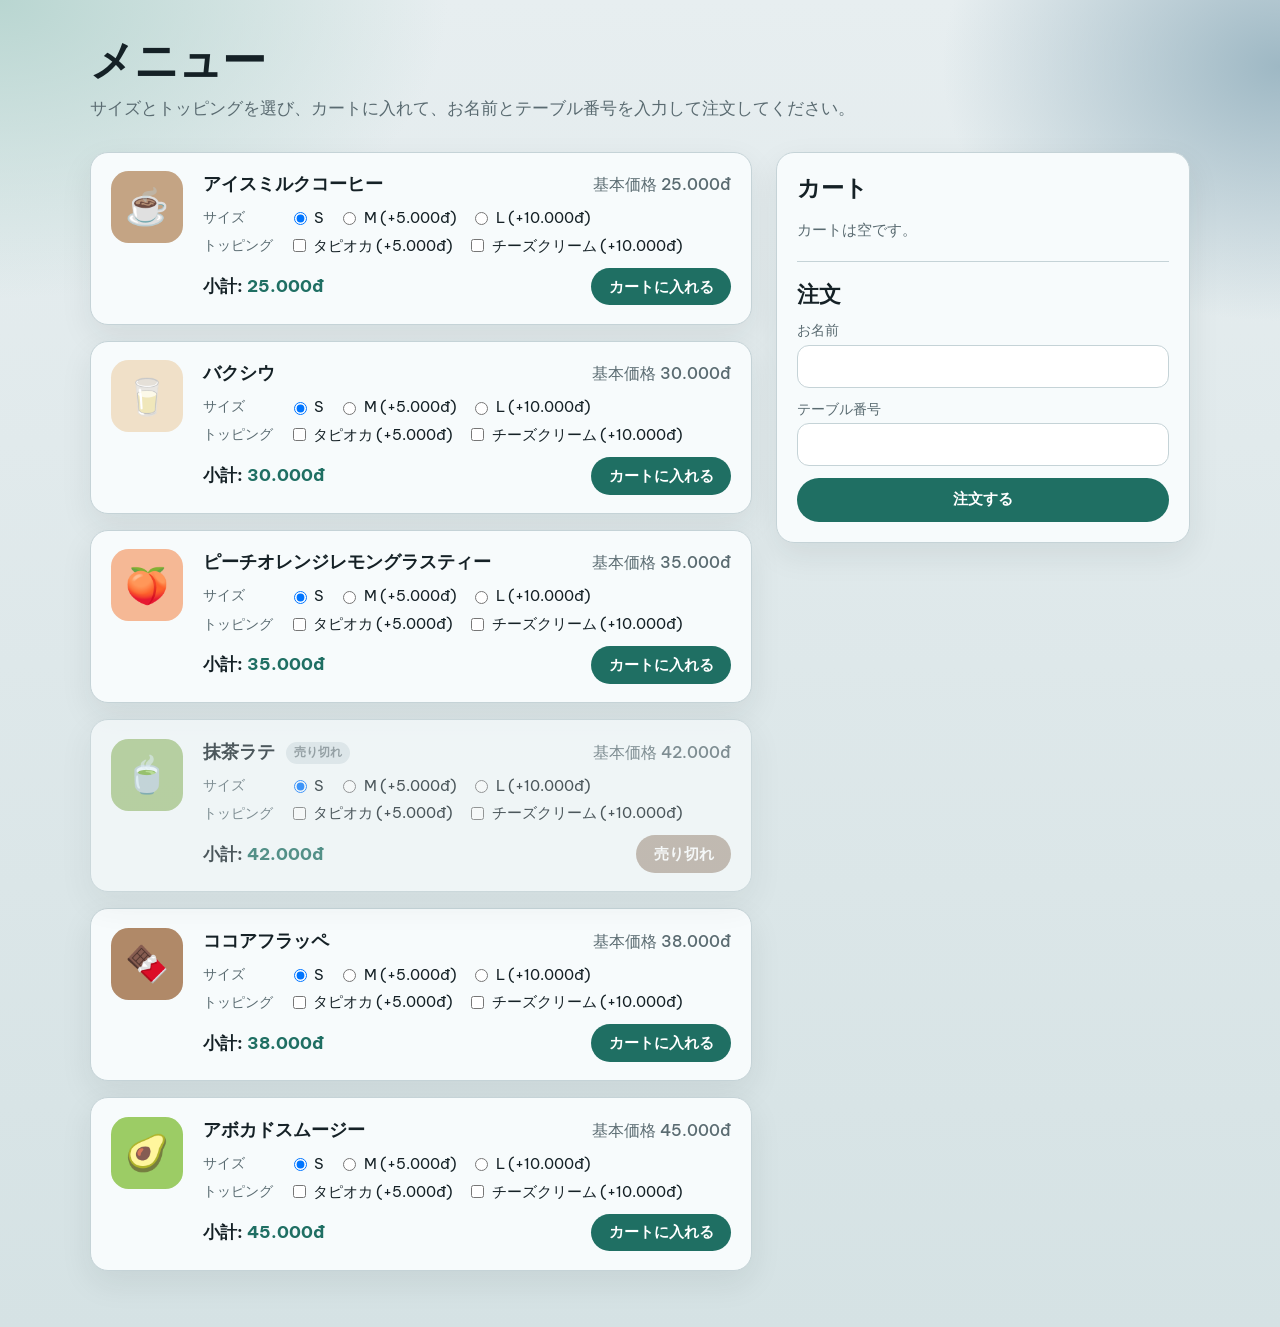
==== commit 2badf83c: "feat: translate application content to Japanese - Updated all text in counter.html, index.html, and " ====
--- a/index.html
+++ b/index.html
@@ -1,9 +1,9 @@
 <!DOCTYPE html>
-<html lang="vi">
+<html lang="ja">
 <head>
   <meta charset="UTF-8" />
   <meta name="viewport" content="width=device-width, initial-scale=1" />
-  <title>Thực đơn — Quán cà phê</title>
+  <title>メニュー — カフェ</title>
   <link rel="preconnect" href="https://fonts.googleapis.com" />
   <link rel="preconnect" href="https://fonts.gstatic.com" crossorigin />
   <link href="https://fonts.googleapis.com/css2?family=Be+Vietnam+Pro:wght@400;500;600;700&family=Fraunces:opsz,wght@9..144,600;9..144,700&display=swap" rel="stylesheet" />
@@ -12,27 +12,27 @@
 <body>
   <div class="wrap">
     <header>
-      <h1>Thực đơn</h1>
-      <p>Chọn size và topping, thêm vào giỏ, rồi nhập tên và số bàn để đặt.</p>
+      <h1>メニュー</h1>
+      <p>サイズとトッピングを選び、カートに入れて、お名前とテーブル番号を入力して注文してください。</p>
     </header>
 
     <div class="layout">
-      <section class="menu" id="menu" aria-label="Danh sách món"></section>
-      <aside class="cart" aria-label="Giỏ hàng">
-        <h2>Giỏ hàng</h2>
+      <section class="menu" id="menu" aria-label="メニュー"></section>
+      <aside class="cart" aria-label="カート">
+        <h2>カート</h2>
         <div id="cart-content"></div>
         <form id="order-form" class="order-form">
-          <h2>Đặt món</h2>
+          <h2>注文</h2>
           <label class="field">
-            Tên người gọi
+            お名前
             <input id="customer-name" name="customerName" type="text" autocomplete="name" />
           </label>
           <label class="field">
-            Số bàn
+            テーブル番号
             <input id="table-number" name="tableNumber" type="text" inputmode="numeric" autocomplete="off" />
           </label>
           <p id="order-error" class="order-error" hidden></p>
-          <button type="submit" class="btn-order">Đặt</button>
+          <button type="submit" class="btn-order">注文する</button>
         </form>
       </aside>
     </div>
--- a/css/styles.css
+++ b/css/styles.css
@@ -284,6 +284,54 @@
   white-space: nowrap;
 }
 
+.qty-row {
+  display: flex;
+  flex-wrap: wrap;
+  align-items: center;
+  gap: 0.45rem;
+}
+
+.btn-qty {
+  width: 2rem;
+  height: 2rem;
+  border-radius: 999px;
+  background: #e8f1f0;
+  color: var(--ink);
+  font-weight: 700;
+  font-size: 1rem;
+  line-height: 1;
+  padding: 0;
+}
+
+.btn-qty:hover {
+  background: #d7e7e4;
+}
+
+.qty-input {
+  width: 3rem;
+  height: 2rem;
+  text-align: center;
+  font: inherit;
+  font-weight: 600;
+  color: var(--ink);
+  border: 1px solid var(--line);
+  border-radius: 10px;
+  background: #fff;
+  padding: 0 0.25rem;
+}
+
+.qty-input:focus {
+  outline: 2px solid var(--accent);
+  border-color: var(--accent);
+}
+
+.qty-error {
+  margin: 0;
+  color: var(--danger);
+  font-size: 0.82rem;
+  font-weight: 600;
+}
+
 .cart-total {
   margin-top: 1.15rem;
   padding-top: 1rem;
@@ -398,3 +446,50 @@
   color: var(--accent);
   font-weight: 700;
 }
+
+.counter-list {
+  display: grid;
+  gap: 1rem;
+}
+
+.btn-advance {
+  justify-self: start;
+  border-radius: 999px;
+  padding: 0.65rem 1.1rem;
+  background: var(--accent);
+  color: #fff;
+  font-weight: 600;
+  font-size: 0.95rem;
+  transition: background 0.15s ease, transform 0.15s ease;
+}
+
+.btn-advance:hover:not(:disabled) {
+  background: var(--accent-hover);
+  transform: translateY(-1px);
+}
+
+.btn-cancel {
+  justify-self: start;
+  border-radius: 999px;
+  padding: 0.65rem 1.1rem;
+  background: transparent;
+  color: var(--danger);
+  border: 1px solid #e4c4bd;
+  font-weight: 600;
+  font-size: 0.95rem;
+  transition: background 0.15s ease, transform 0.15s ease;
+}
+
+.btn-cancel:hover:not(:disabled) {
+  background: #f8ece9;
+  transform: translateY(-1px);
+}
+
+.btn-advance:disabled,
+.btn-cancel:disabled {
+  background: #d5dcde;
+  color: var(--soldout);
+  border-color: transparent;
+  cursor: not-allowed;
+  transform: none;
+}
